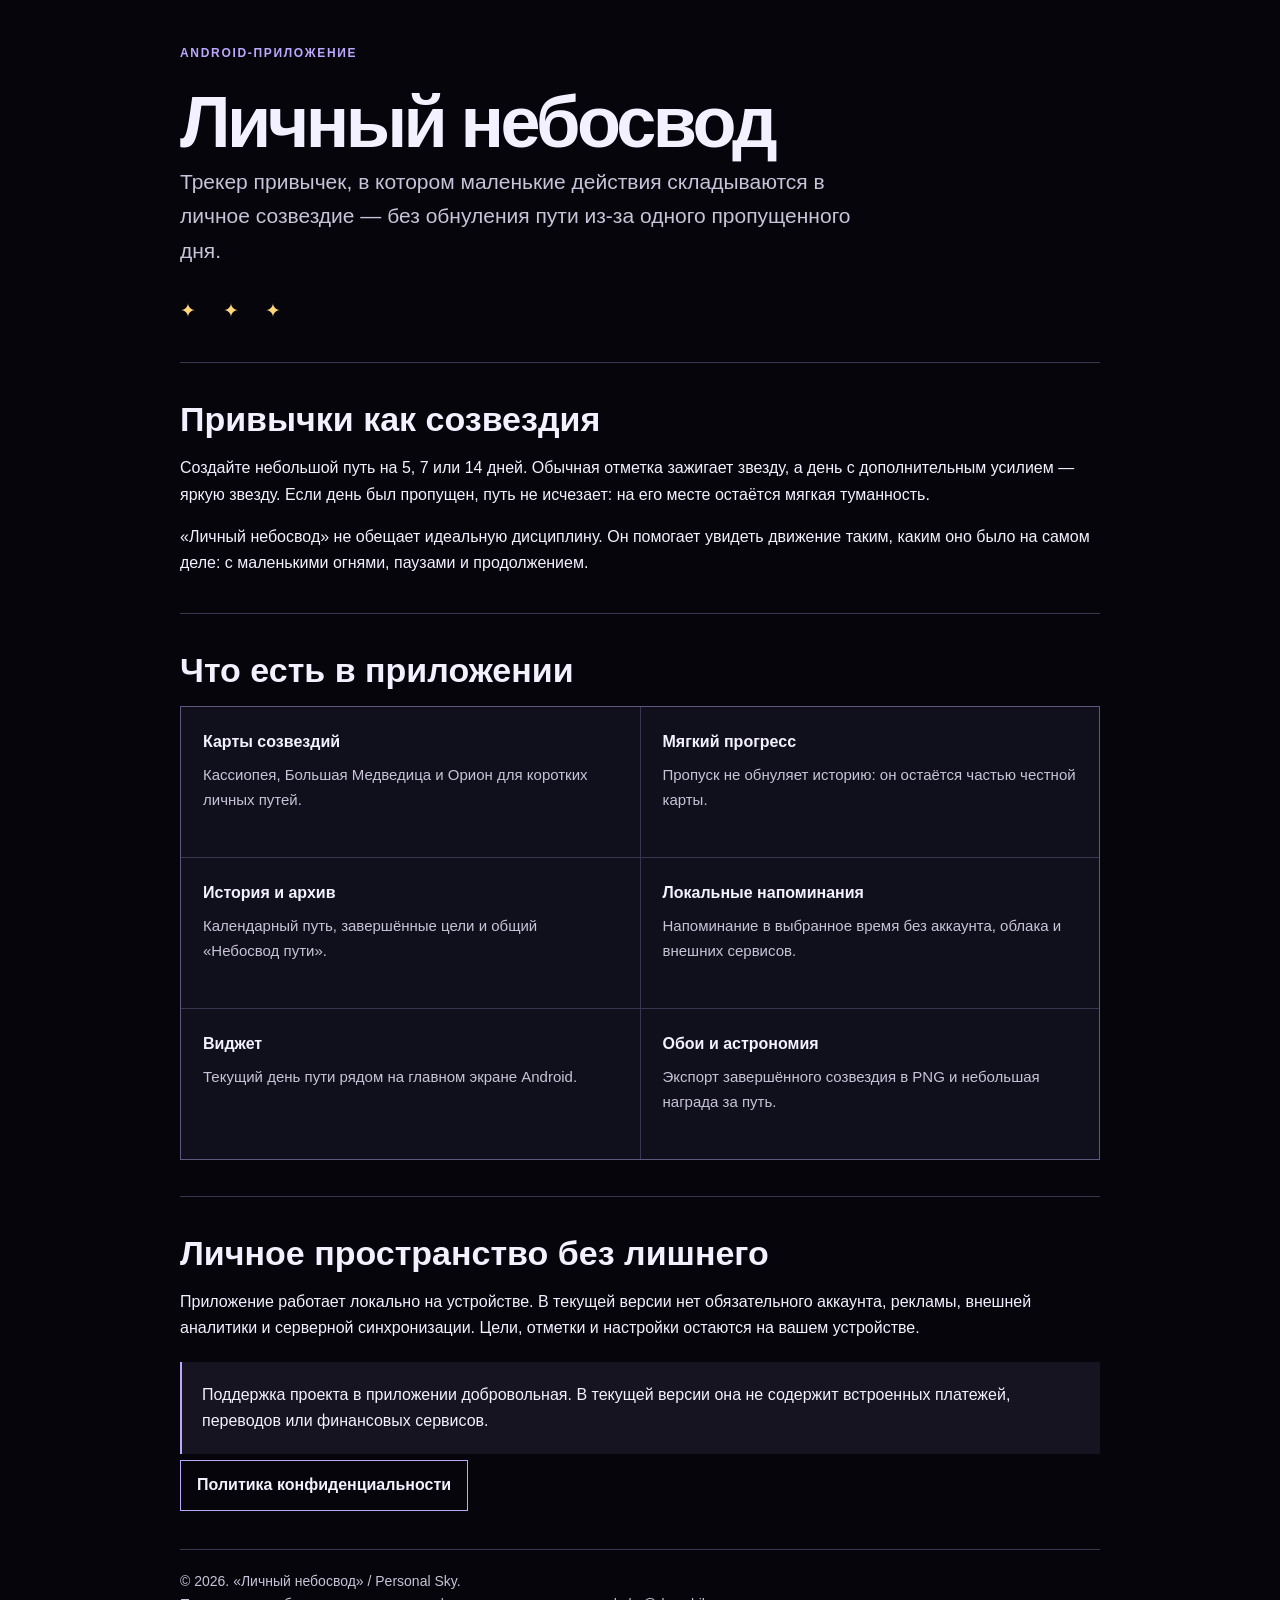
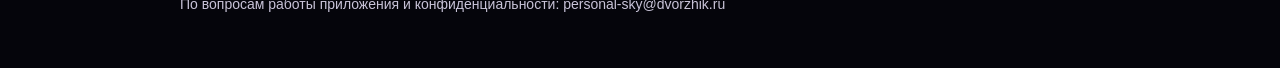
==== index.html @ bd74bfe1 "docs: add Personal Sky landing page and privacy policy" ====
<!DOCTYPE html>
<html lang="ru">
<head>
  <meta charset="UTF-8" />
  <meta name="viewport" content="width=device-width, initial-scale=1.0" />
  <title>Личный небосвод — Personal Sky</title>
  <meta name="description" content="Personal Sky («Личный небосвод») — локальный Android-трекер привычек, в котором маленькие действия складываются в личное созвездие." />
  <meta name="theme-color" content="#05050b" />
  <link rel="stylesheet" href="style.css" />
</head>
<body>

  <main class="ps-wrap" aria-label="Личный небосвод">
    <p class="ps-kicker">Android-приложение</p>
    <h1>Личный небосвод</h1>
    <p class="ps-lead">Трекер привычек, в котором маленькие действия складываются в личное созвездие — без обнуления пути из-за одного пропущенного дня.</p>
    <div class="ps-stars" aria-hidden="true">✦ ✦ ✦</div>

    <div class="ps-section">
      <h2>Привычки как созвездия</h2>
      <p>Создайте небольшой путь на 5, 7 или 14 дней. Обычная отметка зажигает звезду, а день с дополнительным усилием — яркую звезду. Если день был пропущен, путь не исчезает: на его месте остаётся мягкая туманность.</p>
      <p>«Личный небосвод» не обещает идеальную дисциплину. Он помогает увидеть движение таким, каким оно было на самом деле: с маленькими огнями, паузами и продолжением.</p>
    </div>

    <div class="ps-section">
      <h2>Что есть в приложении</h2>
      <div class="ps-grid">
        <article class="ps-card"><h3>Карты созвездий</h3><p>Кассиопея, Большая Медведица и Орион для коротких личных путей.</p></article>
        <article class="ps-card"><h3>Мягкий прогресс</h3><p>Пропуск не обнуляет историю: он остаётся частью честной карты.</p></article>
        <article class="ps-card"><h3>История и архив</h3><p>Календарный путь, завершённые цели и общий «Небосвод пути».</p></article>
        <article class="ps-card"><h3>Локальные напоминания</h3><p>Напоминание в выбранное время без аккаунта, облака и внешних сервисов.</p></article>
        <article class="ps-card"><h3>Виджет</h3><p>Текущий день пути рядом на главном экране Android.</p></article>
        <article class="ps-card"><h3>Обои и астрономия</h3><p>Экспорт завершённого созвездия в PNG и небольшая награда за путь.</p></article>
      </div>
    </div>

    <div class="ps-section">
      <h2>Личное пространство без лишнего</h2>
      <p>Приложение работает локально на устройстве. В текущей версии нет обязательного аккаунта, рекламы, внешней аналитики и серверной синхронизации. Цели, отметки и настройки остаются на вашем устройстве.</p>
      <div class="ps-note">Поддержка проекта в приложении добровольная. В текущей версии она не содержит встроенных платежей, переводов или финансовых сервисов.</div>
      <a class="ps-link" href="privacy.html">Политика конфиденциальности</a>
    </div>

    <div class="ps-footer">
      © 2026. «Личный небосвод» / Personal Sky.<br>
      По вопросам работы приложения и конфиденциальности: personal-sky@dvorzhik.ru
    </div>
  </main>

</body>
</html>
---- style.css ----
/* ===== Personal Sky - Личный небосвод ===== */
html {
  background: #05050b;
}

body {
  margin: 0;
  background: #05050b;
}

.ps-wrap {
  --ps-bg: #05050b;
  --ps-panel: #10101d;
  --ps-text: #f3f0ff;
  --ps-muted: #c8c3d8;
  --ps-line: rgba(195, 177, 255, .28);
  --ps-accent: #bda8ff;
  --ps-gold: #ffd77a;
  max-width: 920px;
  margin: 0 auto;
  padding: 44px 24px 52px;
  background: var(--ps-bg);
  color: var(--ps-text);
  font-family: Arial, Helvetica, sans-serif;
  line-height: 1.65;
}

.ps-wrap * {
  box-sizing: border-box;
}

.ps-kicker {
  margin: 0 0 12px;
  color: var(--ps-accent);
  font-size: 12px;
  font-weight: 700;
  letter-spacing: .14em;
  text-transform: uppercase;
}

.ps-wrap h1,
.ps-wrap h2 {
  line-height: 1.18;
}

.ps-wrap h1 {
  margin: 0;
  font-size: clamp(38px, 7vw, 72px);
  letter-spacing: -.05em;
}

.ps-wrap h2 {
  margin: 0 0 16px;
  font-size: clamp(25px, 3vw, 34px);
}

.ps-lead {
  max-width: 680px;
  margin: 20px 0 0;
  color: var(--ps-muted);
  font-size: clamp(17px, 2.5vw, 21px);
}

.ps-stars {
  margin: 26px 0 36px;
  color: var(--ps-gold);
  font-size: 19px;
  letter-spacing: .56em;
}

.ps-section {
  padding: 36px 0 0;
  border-top: 1px solid var(--ps-line);
  margin-top: 36px;
}

.ps-wrap p {
  margin: 0 0 16px;
}

.ps-grid {
  display: grid;
  grid-template-columns: repeat(2, minmax(0, 1fr));
  gap: 1px;
  border: 1px solid var(--ps-line);
  background: var(--ps-line);
}

.ps-card {
  min-height: 150px;
  padding: 22px;
  background: var(--ps-panel);
}

.ps-card h3 {
  margin: 0 0 8px;
  color: var(--ps-text);
  font-size: 16px;
}

.ps-card p {
  margin: 0;
  color: var(--ps-muted);
  font-size: 15px;
}

.ps-note {
  margin-top: 20px;
  padding: 20px;
  border-left: 2px solid var(--ps-accent);
  background: rgba(189, 168, 255, .09);
  color: var(--ps-text);
}

.ps-link {
  display: inline-block;
  margin-top: 6px;
  padding: 11px 16px;
  border: 1px solid var(--ps-accent);
  color: var(--ps-text) !important;
  font-weight: 700;
  text-decoration: none;
}

.ps-footer {
  margin-top: 38px;
  padding-top: 20px;
  border-top: 1px solid var(--ps-line);
  color: var(--ps-muted);
  font-size: 14px;
}

@media (max-width: 640px) {
  .ps-wrap {
    padding: 32px 18px 40px;
  }

  .ps-grid {
    grid-template-columns: 1fr;
  }

  .ps-card {
    min-height: auto;
  }
}
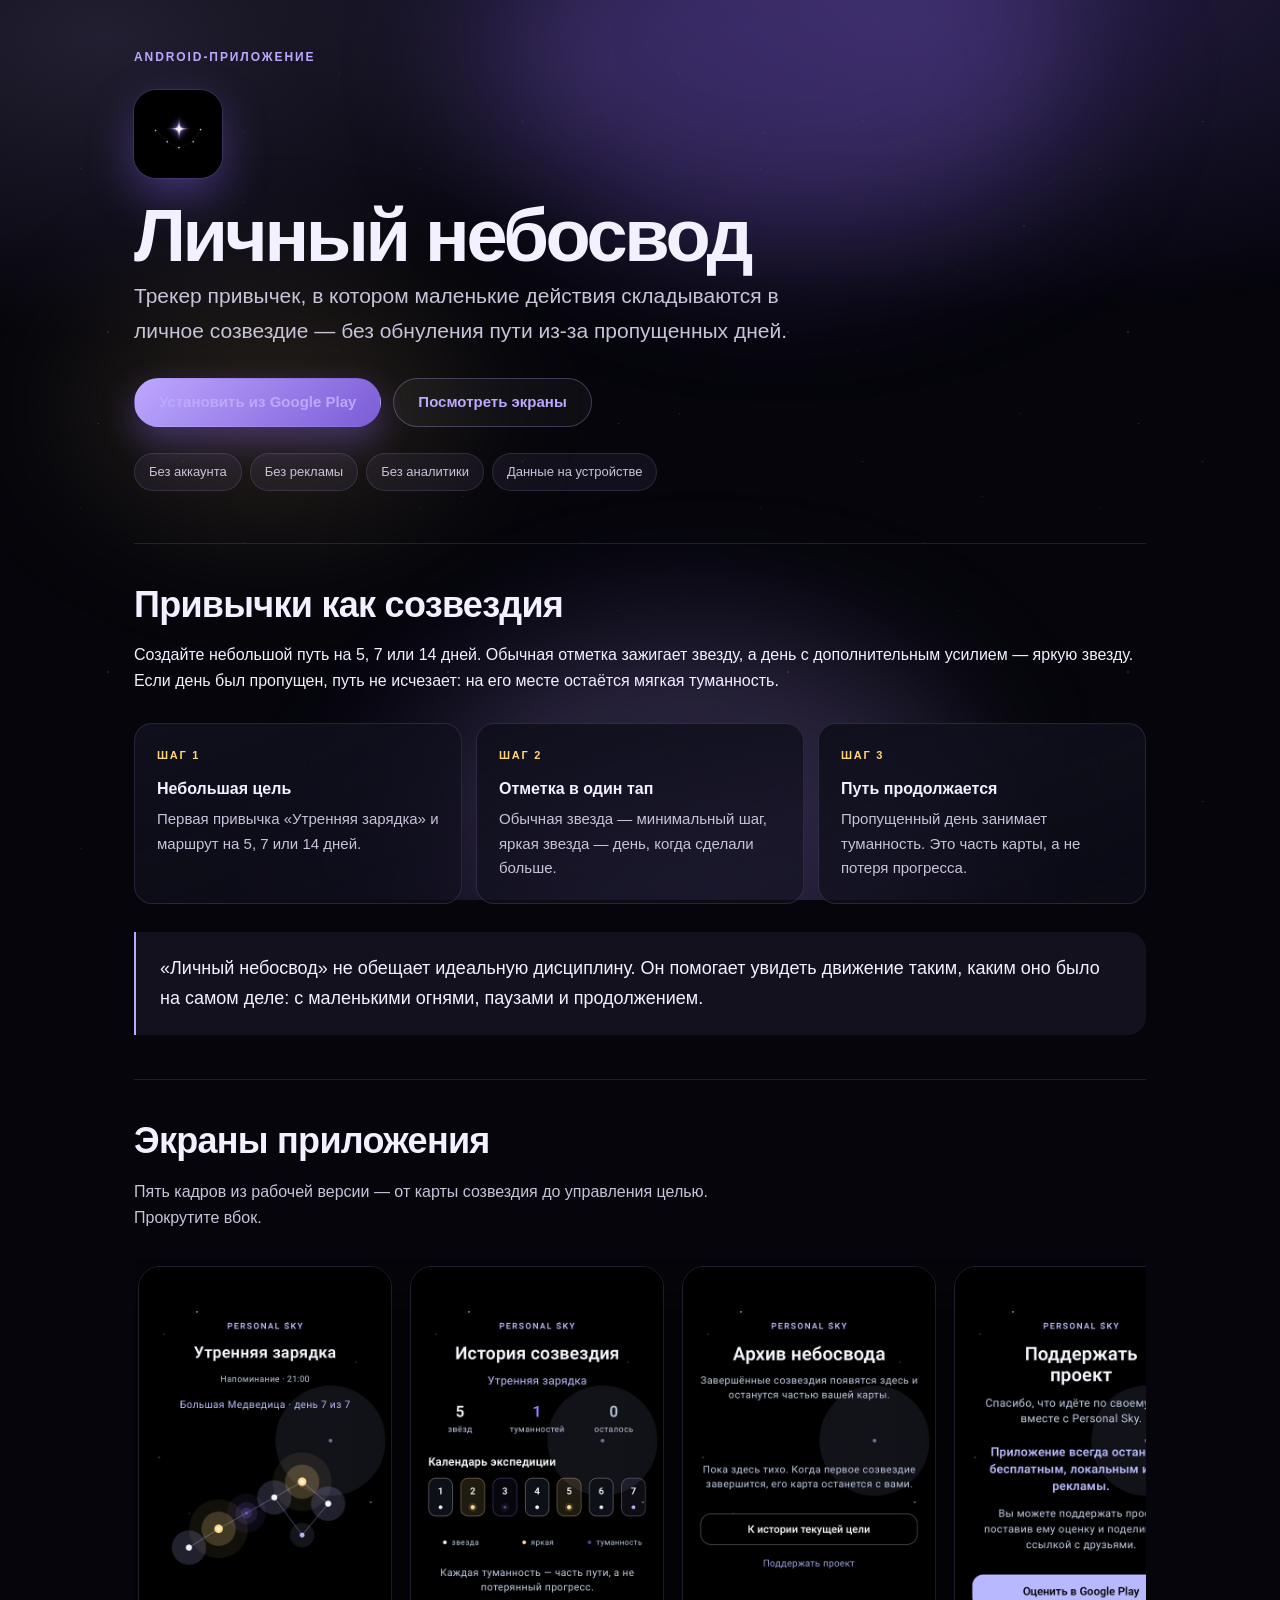
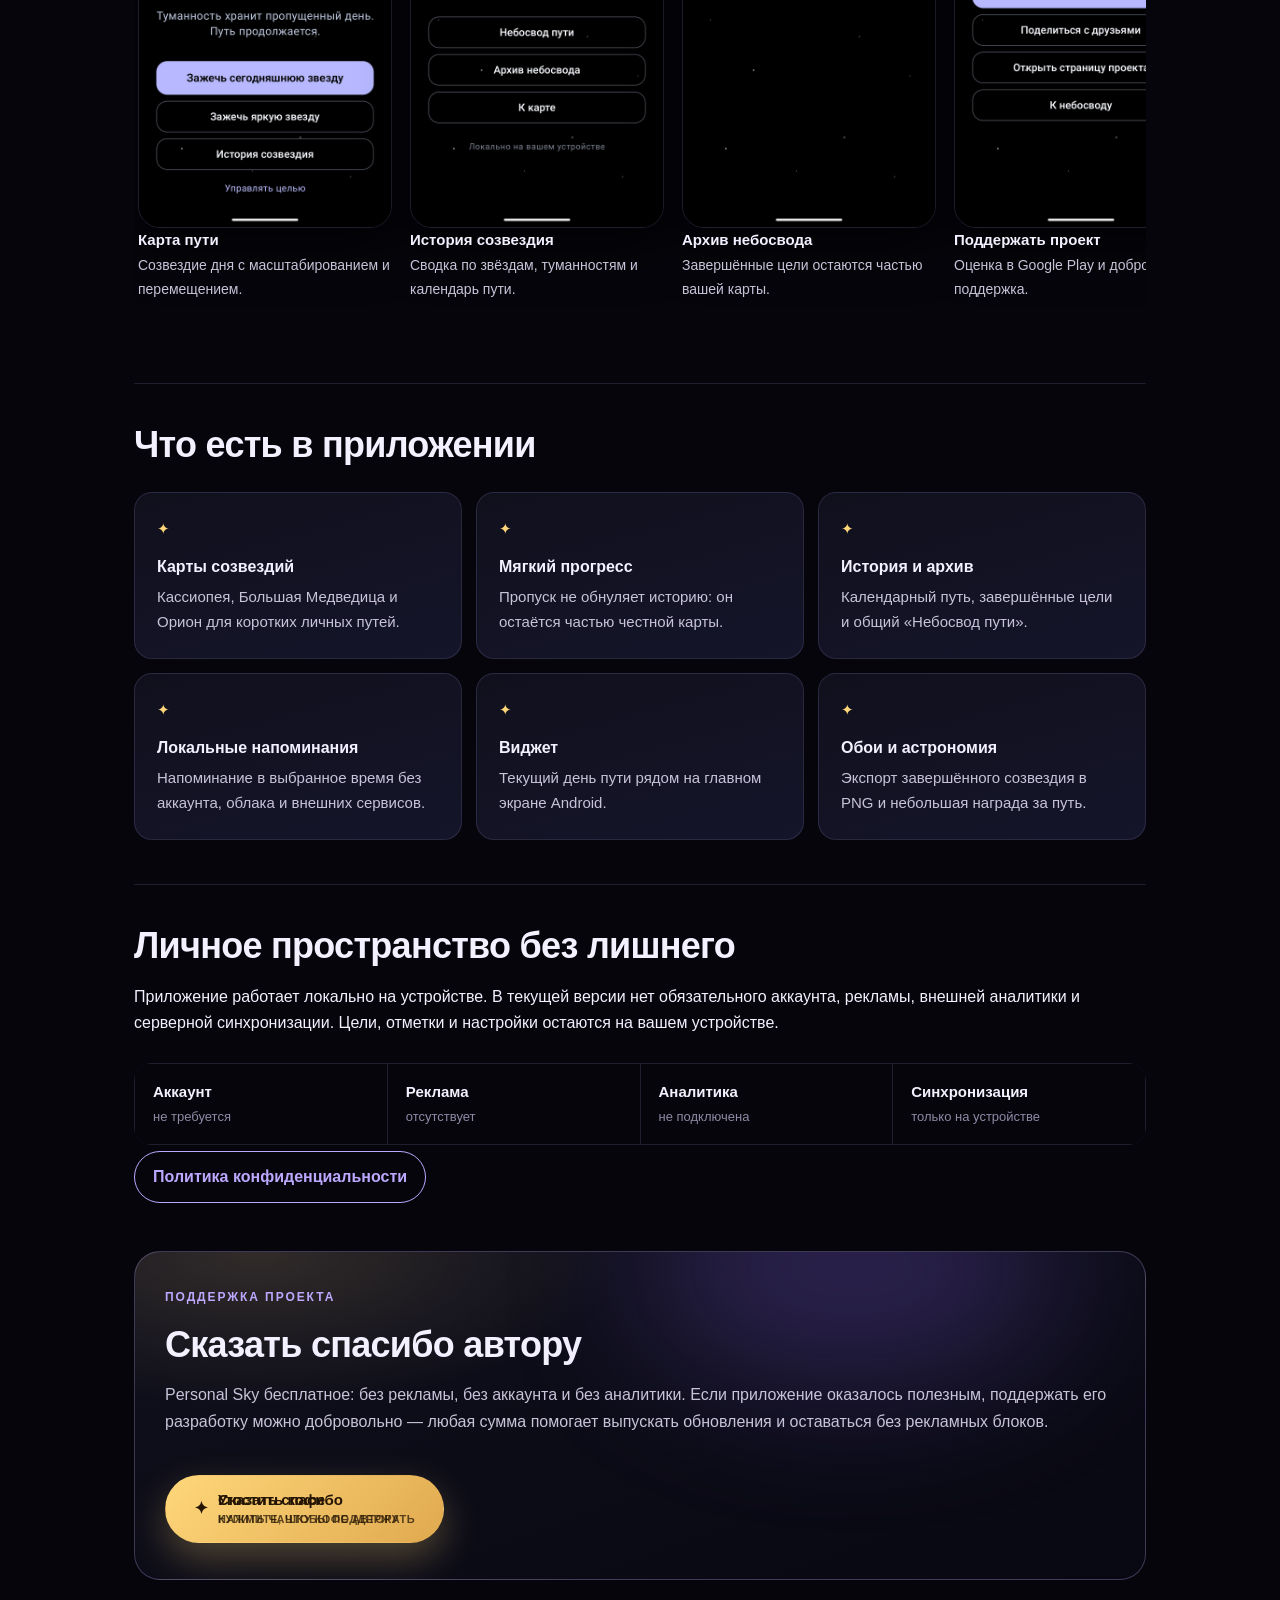
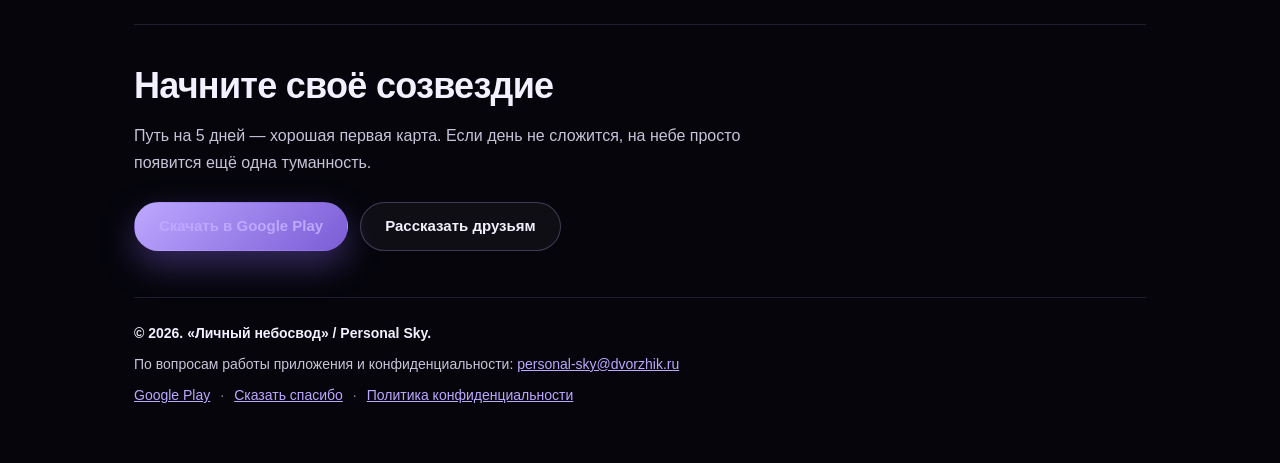
==== commit 6aabf99e: "feat: редизайн лендинга Personal Sky со скриншотами приложения - новая структура страницы: hero, 'Пр" ====
--- a/index.html
+++ b/index.html
@@ -6,46 +6,319 @@
   <title>Личный небосвод — Personal Sky</title>
   <meta name="description" content="Personal Sky («Личный небосвод») — локальный Android-трекер привычек, в котором маленькие действия складываются в личное созвездие." />
   <meta name="theme-color" content="#05050b" />
+  <link rel="canonical" href="https://www.dvorzhik.ru/personal-sky/" />
+  <link rel="icon" href="assets/app-icon.png" />
+  <link rel="apple-touch-icon" href="assets/app-icon.png" />
+
+  <meta property="og:type" content="website" />
+  <meta property="og:site_name" content="Personal Sky" />
+  <meta property="og:locale" content="ru_RU" />
+  <meta property="og:url" content="https://www.dvorzhik.ru/personal-sky/" />
+  <meta property="og:title" content="Личный небосвод — трекер привычек как созвездие" />
+  <meta property="og:description" content="Каждый отмеченный день зажигает звезду, пропущенный — оставляет туманность. Локально на устройстве, без аккаунта и рекламы." />
+  <meta property="og:image" content="https://www.dvorzhik.ru/personal-sky/assets/hero-sky.png" />
+  <meta property="og:image:width" content="1024" />
+  <meta property="og:image:height" content="500" />
+  <meta name="twitter:card" content="summary_large_image" />
+  <meta name="twitter:title" content="Личный небосвод — трекер привычек как созвездие" />
+  <meta name="twitter:description" content="Каждый отмеченный день зажигает звезду, пропущенный — оставляет туманность. Локально на устройстве, без аккаунта и рекламы." />
+  <meta name="twitter:image" content="https://www.dvorzhik.ru/personal-sky/assets/hero-sky.png" />
+
   <link rel="stylesheet" href="style.css" />
 </head>
 <body>
-
-  <main class="ps-wrap" aria-label="Личный небосвод">
-    <p class="ps-kicker">Android-приложение</p>
-    <h1>Личный небосвод</h1>
-    <p class="ps-lead">Трекер привычек, в котором маленькие действия складываются в личное созвездие — без обнуления пути из-за одного пропущенного дня.</p>
-    <div class="ps-stars" aria-hidden="true">✦ ✦ ✦</div>
-
-    <div class="ps-section">
-      <h2>Привычки как созвездия</h2>
+  <a class="ps-skip" href="#ps-main">К основному содержанию</a>
+
+  <div class="ps-sky" aria-hidden="true">
+    <span class="ps-sky__glow ps-sky__glow--accent"></span>
+    <span class="ps-sky__glow ps-sky__glow--gold"></span>
+    <span class="ps-sky__glow ps-sky__glow--nebula"></span>
+  </div>
+
+  <main class="ps-wrap" id="ps-main" aria-label="Личный небосвод">
+
+    <section class="ps-hero">
+      <p class="ps-kicker">Android-приложение</p>
+      <img class="ps-icon" src="assets/app-icon.png" width="256" height="256" alt="" />
+      <h1>Личный небосвод</h1>
+      <p class="ps-lead">Трекер привычек, в котором маленькие действия складываются в личное созвездие — без обнуления пути из-за пропущенных дней.</p>
+
+      <div class="ps-actions">
+        <a class="ps-btn ps-btn--primary" href="https://play.google.com/store/apps/details?id=com.personalsky.app">
+          Установить из Google&nbsp;Play
+        </a>
+        <a class="ps-btn" href="#ps-screens">Посмотреть экраны</a>
+      </div>
+
+      <ul class="ps-badges">
+        <li>Без аккаунта</li>
+        <li>Без рекламы</li>
+        <li>Без аналитики</li>
+        <li>Данные на устройстве</li>
+      </ul>
+    </section>
+
+    <section class="ps-section" aria-labelledby="ps-how">
+      <h2 id="ps-how">Привычки как созвездия</h2>
       <p>Создайте небольшой путь на 5, 7 или 14 дней. Обычная отметка зажигает звезду, а день с дополнительным усилием — яркую звезду. Если день был пропущен, путь не исчезает: на его месте остаётся мягкая туманность.</p>
-      <p>«Личный небосвод» не обещает идеальную дисциплину. Он помогает увидеть движение таким, каким оно было на самом деле: с маленькими огнями, паузами и продолжением.</p>
-    </div>
-
-    <div class="ps-section">
-      <h2>Что есть в приложении</h2>
+
+      <div class="ps-steps">
+        <article class="ps-step">
+          <p class="ps-step__label">Шаг 1</p>
+          <h3>Небольшая цель</h3>
+          <p>Первая привычка «Утренняя зарядка» и маршрут на 5, 7 или 14 дней.</p>
+        </article>
+        <article class="ps-step">
+          <p class="ps-step__label">Шаг 2</p>
+          <h3>Отметка в один тап</h3>
+          <p>Обычная звезда — минимальный шаг, яркая звезда — день, когда сделали больше.</p>
+        </article>
+        <article class="ps-step">
+          <p class="ps-step__label">Шаг 3</p>
+          <h3>Путь продолжается</h3>
+          <p>Пропущенный день занимает туманность. Это часть карты, а не потеря прогресса.</p>
+        </article>
+      </div>
+
+      <blockquote class="ps-quote">«Личный небосвод» не обещает идеальную дисциплину. Он помогает увидеть движение таким, каким оно было на самом деле: с маленькими огнями, паузами и продолжением.</blockquote>
+    </section>
+
+    <section class="ps-section" id="ps-screens" aria-labelledby="ps-screens-title">
+      <h2 id="ps-screens-title">Экраны приложения</h2>
+      <p class="ps-section-lead">Пять кадров из рабочей версии — от карты созвездия до управления целью. Прокрутите вбок.</p>
+
+      <ul class="ps-shots" tabindex="0" aria-label="Скриншоты приложения">
+        <li class="ps-shot">
+          <img src="assets/screenshots/01-active-sky.png" width="540" height="1200" loading="lazy" decoding="async" alt="Главный экран: карта созвездия, день 7 из 7, кнопки отметки звезды." />
+          <p class="ps-shot__caption"><strong>Карта пути</strong>Созвездие дня с масштабированием и перемещением.</p>
+        </li>
+        <li class="ps-shot">
+          <img src="assets/screenshots/02-history.png" width="540" height="1200" loading="lazy" decoding="async" alt="История созвездия: 5 звёзд, 1 туманность и календарь пути по дням." />
+          <p class="ps-shot__caption"><strong>История созвездия</strong>Сводка по звёздам, туманностям и календарь пути.</p>
+        </li>
+        <li class="ps-shot">
+          <img src="assets/screenshots/03-archive.png" width="540" height="1200" loading="lazy" decoding="async" alt="Архив небосвода: завершённые созвездия становятся частью личной карты." />
+          <p class="ps-shot__caption"><strong>Архив небосвода</strong>Завершённые цели остаются частью вашей карты.</p>
+        </li>
+        <li class="ps-shot">
+          <img src="assets/screenshots/04-support.png" width="540" height="1200" loading="lazy" decoding="async" alt="Экран поддержки проекта: приложение остаётся бесплатным, локальным и без рекламы." />
+          <p class="ps-shot__caption"><strong>Поддержать проект</strong>Оценка в Google Play и добровольная поддержка.</p>
+        </li>
+        <li class="ps-shot">
+          <img src="assets/screenshots/05-goal-settings.png" width="540" height="1200" loading="lazy" decoding="async" alt="Управление целью: название, ритм пути, завершение и локальные данные." />
+          <p class="ps-shot__caption"><strong>Управление целью</strong>Название, напоминания и завершение пути досрочно.</p>
+        </li>
+      </ul>
+    </section>
+
+    <section class="ps-section" aria-labelledby="ps-features">
+      <h2 id="ps-features">Что есть в приложении</h2>
       <div class="ps-grid">
-        <article class="ps-card"><h3>Карты созвездий</h3><p>Кассиопея, Большая Медведица и Орион для коротких личных путей.</p></article>
-        <article class="ps-card"><h3>Мягкий прогресс</h3><p>Пропуск не обнуляет историю: он остаётся частью честной карты.</p></article>
-        <article class="ps-card"><h3>История и архив</h3><p>Календарный путь, завершённые цели и общий «Небосвод пути».</p></article>
-        <article class="ps-card"><h3>Локальные напоминания</h3><p>Напоминание в выбранное время без аккаунта, облака и внешних сервисов.</p></article>
-        <article class="ps-card"><h3>Виджет</h3><p>Текущий день пути рядом на главном экране Android.</p></article>
-        <article class="ps-card"><h3>Обои и астрономия</h3><p>Экспорт завершённого созвездия в PNG и небольшая награда за путь.</p></article>
+        <article class="ps-card">
+          <p class="ps-card__star" aria-hidden="true">✦</p>
+          <h3>Карты созвездий</h3>
+          <p>Кассиопея, Большая Медведица и Орион для коротких личных путей.</p>
+        </article>
+        <article class="ps-card">
+          <p class="ps-card__star" aria-hidden="true">✦</p>
+          <h3>Мягкий прогресс</h3>
+          <p>Пропуск не обнуляет историю: он остаётся частью честной карты.</p>
+        </article>
+        <article class="ps-card">
+          <p class="ps-card__star" aria-hidden="true">✦</p>
+          <h3>История и архив</h3>
+          <p>Календарный путь, завершённые цели и общий «Небосвод пути».</p>
+        </article>
+        <article class="ps-card">
+          <p class="ps-card__star" aria-hidden="true">✦</p>
+          <h3>Локальные напоминания</h3>
+          <p>Напоминание в выбранное время без аккаунта, облака и внешних сервисов.</p>
+        </article>
+        <article class="ps-card">
+          <p class="ps-card__star" aria-hidden="true">✦</p>
+          <h3>Виджет</h3>
+          <p>Текущий день пути рядом на главном экране Android.</p>
+        </article>
+        <article class="ps-card">
+          <p class="ps-card__star" aria-hidden="true">✦</p>
+          <h3>Обои и астрономия</h3>
+          <p>Экспорт завершённого созвездия в PNG и небольшая награда за путь.</p>
+        </article>
       </div>
-    </div>
-
-    <div class="ps-section">
-      <h2>Личное пространство без лишнего</h2>
+    </section>
+
+    <section class="ps-section" aria-labelledby="ps-privacy">
+      <h2 id="ps-privacy">Личное пространство без лишнего</h2>
       <p>Приложение работает локально на устройстве. В текущей версии нет обязательного аккаунта, рекламы, внешней аналитики и серверной синхронизации. Цели, отметки и настройки остаются на вашем устройстве.</p>
-      <div class="ps-note">Поддержка проекта в приложении добровольная. В текущей версии она не содержит встроенных платежей, переводов или финансовых сервисов.</div>
+
+      <ul class="ps-facts">
+        <li><strong>Аккаунт</strong><span>не требуется</span></li>
+        <li><strong>Реклама</strong><span>отсутствует</span></li>
+        <li><strong>Аналитика</strong><span>не подключена</span></li>
+        <li><strong>Синхронизация</strong><span>только на устройстве</span></li>
+      </ul>
+
       <a class="ps-link" href="privacy.html">Политика конфиденциальности</a>
-    </div>
-
-    <div class="ps-footer">
-      © 2026. «Личный небосвод» / Personal Sky.<br>
-      По вопросам работы приложения и конфиденциальности: personal-sky@dvorzhik.ru
-    </div>
+    </section>
+
+    <section class="ps-section ps-support" aria-labelledby="ps-support">
+      <div class="ps-support__glow" aria-hidden="true"></div>
+      <p class="ps-kicker">Поддержка проекта</p>
+      <h2 id="ps-support">Сказать спасибо автору</h2>
+      <p class="ps-support__lead">Personal Sky бесплатное: без рекламы, без аккаунта и без аналитики. Если приложение оказалось полезным, поддержать его разработку можно добровольно — любая сумма помогает выпускать обновления и оставаться без рекламных блоков.</p>
+
+      <a class="ps-btn ps-btn--thanks" href="https://web.tribute.tg/d/QPI" target="_blank" rel="noopener noreferrer">
+        <span class="ps-btn__icon" aria-hidden="true">✦</span>
+        <span class="ps-btn__labels">
+          <span class="ps-btn__label ps-btn__label--thanks">
+            Сказать спасибо
+            <span class="ps-btn__sub">нажмите, чтобы поддержать</span>
+          </span>
+          <span class="ps-btn__label ps-btn__label--coffee">
+            Угостить кофе
+            <span class="ps-btn__sub">купить чашку кофе автору</span>
+          </span>
+        </span>
+      </a>
+    </section>
+
+    <section class="ps-section ps-cta" aria-labelledby="ps-cta">
+      <h2 id="ps-cta">Начните своё созвездие</h2>
+      <p>Путь на 5 дней — хорошая первая карта. Если день не сложится, на небе просто появится ещё одна туманность.</p>
+
+      <div class="ps-actions">
+        <a class="ps-btn ps-btn--primary" href="https://play.google.com/store/apps/details?id=com.personalsky.app">
+          Скачать в Google&nbsp;Play
+        </a>
+        <button class="ps-btn ps-btn--share" type="button" data-ps-share
+                data-ps-share-url="https://www.dvorzhik.ru/personal-sky/"
+                data-ps-share-title="Личный небосвод — трекер привычек как созвездие"
+                data-ps-share-text="Personal Sky — локальный Android-трекер привычек, где каждый отмеченный день зажигает звезду."
+                data-ps-share-done="Ссылка скопирована">
+          <span class="ps-btn__share-label">Рассказать друзьям</span>
+        </button>
+      </div>
+      <p class="ps-visually-hidden" role="status" aria-live="polite" data-ps-share-status></p>
+    </section>
+
+    <footer class="ps-footer">
+      <p class="ps-footer__brand">© 2026. «Личный небосвод» / Personal Sky.</p>
+      <p>По вопросам работы приложения и конфиденциальности: <a href="mailto:personal-sky@dvorzhik.ru">personal-sky@dvorzhik.ru</a></p>
+      <p class="ps-footer__links">
+        <a href="https://play.google.com/store/apps/details?id=com.personalsky.app">Google Play</a>
+        <span aria-hidden="true">·</span>
+        <a class="ps-thanks-link" href="https://web.tribute.tg/d/QPI" target="_blank" rel="noopener noreferrer">Сказать спасибо</a>
+        <span aria-hidden="true">·</span>
+        <a href="privacy.html">Политика конфиденциальности</a>
+      </p>
+    </footer>
   </main>
+
+  <script type="application/ld+json">
+  {
+    "@context": "https://schema.org",
+    "@type": "SoftwareApplication",
+    "name": "Личный небосвод (Personal Sky)",
+    "operatingSystem": "Android",
+    "applicationCategory": "LifestyleApplication",
+    "description": "Локальный трекер привычек, в котором маленькие действия складываются в личное созвездие: отметка зажигает звезду, пропущенный день оставляет туманность.",
+    "inLanguage": "ru",
+    "url": "https://www.dvorzhik.ru/personal-sky/",
+    "image": "https://www.dvorzhik.ru/personal-sky/assets/hero-sky.png",
+    "installUrl": "https://play.google.com/store/apps/details?id=com.personalsky.app",
+    "offers": {
+      "@type": "Offer",
+      "price": "0",
+      "priceCurrency": "RUB"
+    }
+  }
+  </script>
+
+  <script>
+  // Кнопка «Рассказать друзьям» у финального призыва:
+  // нативный лист «Поделиться» там, где он есть, иначе копирование ссылки в буфер обмена.
+  (function () {
+    var button = document.querySelector("[data-ps-share]");
+    if (!button) return;
+
+    var label = button.querySelector(".ps-btn__share-label");
+    var status = document.querySelector("[data-ps-share-status]");
+    var defaultLabel = label ? label.textContent : "";
+    var resetTimer = 0;
+    var payload = {
+      url: button.getAttribute("data-ps-share-url") || location.href,
+      title: button.getAttribute("data-ps-share-title") || document.title,
+      text: button.getAttribute("data-ps-share-text") || ""
+    };
+
+    function announce(message) {
+      if (status) status.textContent = message;
+    }
+
+    function flashLabel(message) {
+      if (!label) return;
+      window.clearTimeout(resetTimer);
+      label.textContent = message;
+      button.classList.add("is-done");
+      resetTimer = window.setTimeout(function () {
+        label.textContent = defaultLabel;
+        button.classList.remove("is-done");
+      }, 2200);
+    }
+
+    function copyLink() {
+      var text = payload.text ? payload.text + " " + payload.url : payload.url;
+      if (navigator.clipboard && navigator.clipboard.writeText) {
+        return navigator.clipboard.writeText(text);
+      }
+      // Фолбэк для старых браузеров и не-HTTPS окружений.
+      return new Promise(function (resolve, reject) {
+        var area = document.createElement("textarea");
+        area.value = text;
+        area.setAttribute("readonly", "");
+        area.style.position = "fixed";
+        area.style.top = "-1000px";
+        document.body.appendChild(area);
+        area.select();
+        var ok = false;
+        try {
+          ok = document.execCommand("copy");
+        } catch (error) {
+          ok = false;
+        }
+        document.body.removeChild(area);
+        ok ? resolve() : reject(new Error("copy failed"));
+      });
+    }
+
+    function done() {
+      flashLabel(button.getAttribute("data-ps-share-done") || "Ссылка скопирована");
+      announce("Ссылка на приложение скопирована — можно отправлять друзьям");
+    }
+
+    button.addEventListener("click", function () {
+      if (navigator.share) {
+        navigator
+          .share({ title: payload.title, text: payload.text, url: payload.url })
+          .then(function () {
+            announce("Ссылка отправлена");
+          })
+          .catch(function (error) {
+            // AbortError — пользователь закрыл лист «Поделиться», это не ошибка.
+            if (error && error.name === "AbortError") return;
+            copyLink().then(done, function () {
+              announce("Не удалось поделиться. Скопируйте ссылку: " + payload.url);
+            });
+          });
+        return;
+      }
+
+      copyLink().then(done, function () {
+        announce("Не удалось скопировать ссылку: " + payload.url);
+      });
+    });
+  })();
+  </script>
 
 </body>
 </html>
--- a/style.css
+++ b/style.css
@@ -1,145 +1,734 @@
-/* ===== Personal Sky - Личный небосвод ===== */
+/* ===== Personal Sky — Личный небосвод ===== */
+:root {
+  --ps-bg: #05050b;
+  --ps-panel: #10101d;
+  --ps-panel-soft: #15152a;
+  --ps-text: #f3f0ff;
+  --ps-muted: #c8c3d8;
+  --ps-dim: #8f8aa6;
+  --ps-line: rgba(195, 177, 255, .28);
+  --ps-line-soft: rgba(195, 177, 255, .14);
+  --ps-accent: #bda8ff;
+  --ps-accent-deep: #7b5cd6;
+  --ps-gold: #ffd77a;
+  --ps-radius: 18px;
+}
+
+*,
+*::before,
+*::after {
+  box-sizing: border-box;
+}
+
 html {
-  background: #05050b;
+  background: var(--ps-bg);
+  scroll-behavior: smooth;
+  -webkit-text-size-adjust: 100%;
 }
 
 body {
   margin: 0;
-  background: #05050b;
-}
-
-.ps-wrap {
-  --ps-bg: #05050b;
-  --ps-panel: #10101d;
-  --ps-text: #f3f0ff;
-  --ps-muted: #c8c3d8;
-  --ps-line: rgba(195, 177, 255, .28);
-  --ps-accent: #bda8ff;
-  --ps-gold: #ffd77a;
-  max-width: 920px;
-  margin: 0 auto;
-  padding: 44px 24px 52px;
   background: var(--ps-bg);
   color: var(--ps-text);
-  font-family: Arial, Helvetica, sans-serif;
+  font-family: -apple-system, BlinkMacSystemFont, "Segoe UI", Roboto, Arial, Helvetica, sans-serif;
   line-height: 1.65;
 }
 
-.ps-wrap * {
-  box-sizing: border-box;
+/* --- Фоновое звёздное небо --- */
+/* Фиксированный слой: декоративные свечения ограничены так, чтобы не создавать overflow. */
+.ps-sky {
+  position: fixed;
+  inset: 0;
+  z-index: 0;
+  overflow: hidden;
+  pointer-events: none;
+  background:
+    radial-gradient(1200px 600px at 78% -6%, rgba(123, 92, 214, .30), transparent 62%),
+    radial-gradient(900px 520px at 8% 4%, rgba(189, 168, 255, .16), transparent 60%),
+    radial-gradient(700px 700px at 50% 108%, rgba(123, 92, 214, .18), transparent 65%);
+}
+
+.ps-sky::before,
+.ps-sky::after {
+  content: "";
+  position: absolute;
+  inset: -50% -50%;
+  background-image:
+    radial-gradient(1.6px 1.6px at 20% 30%, rgba(255, 255, 255, .85), transparent 60%),
+    radial-gradient(1.2px 1.2px at 70% 12%, rgba(255, 215, 122, .75), transparent 60%),
+    radial-gradient(1.4px 1.4px at 42% 68%, rgba(255, 255, 255, .60), transparent 60%),
+    radial-gradient(1px 1px at 88% 54%, rgba(189, 168, 255, .80), transparent 60%),
+    radial-gradient(1.1px 1.1px at 12% 82%, rgba(255, 255, 255, .55), transparent 60%),
+    radial-gradient(1.3px 1.3px at 60% 92%, rgba(189, 168, 255, .55), transparent 60%);
+  background-size: 340px 340px;
+  opacity: .5;
+  animation: ps-drift 90s linear infinite;
+}
+
+.ps-sky::after {
+  background-size: 520px 520px;
+  opacity: .32;
+  animation-duration: 150s;
+  animation-direction: reverse;
+}
+
+@keyframes ps-drift {
+  from { transform: translate3d(0, 0, 0); }
+  to   { transform: translate3d(-340px, -220px, 0); }
+}
+
+.ps-sky__glow {
+  position: absolute;
+  border-radius: 50%;
+  filter: blur(70px);
+}
+
+/* Свечения центрированы внутри слоя: их blur не выходит за пределы viewport. */
+.ps-sky__glow--accent {
+  top: -14%;
+  left: 38%;
+  width: 46%;
+  height: 42%;
+  background: rgba(123, 92, 214, .34);
+}
+
+.ps-sky__glow--gold {
+  top: 32%;
+  left: 6%;
+  width: 30%;
+  height: 26%;
+  background: rgba(255, 215, 122, .12);
+}
+
+.ps-sky__glow--nebula {
+  top: 70%;
+  left: 34%;
+  width: 42%;
+  height: 36%;
+  background: rgba(189, 168, 255, .16);
+}
+
+.ps-wrap {
+  position: relative;
+  z-index: 1;
+  max-width: 1060px;
+  margin: 0 auto;
+  padding: 48px 24px 56px;
+}
+
+.ps-skip {
+  position: absolute;
+  left: -9999px;
+  top: 0;
+  z-index: 10;
+  padding: 12px 18px;
+  background: var(--ps-gold);
+  color: #1a1405;
+  font-weight: 700;
+  text-decoration: none;
+}
+
+.ps-skip:focus {
+  left: 16px;
+  top: 16px;
+}
+
+/* --- Типографика --- */
+.ps-wrap h1,
+.ps-wrap h2,
+.ps-wrap h3 {
+  line-height: 1.18;
+  overflow-wrap: break-word;
+  hyphens: auto;
+}
+
+.ps-wrap h1 {
+  margin: 14px 0 0;
+  font-size: clamp(40px, 7.4vw, 74px);
+  letter-spacing: -.045em;
+}
+
+/* Заголовок страницы политики — та же айдентика, но компактнее и без переноса. */
+.ps-wrap h1.ps-title--tight {
+  font-size: clamp(26px, 3.6vw, 40px);
+  line-height: 1.2;
+  letter-spacing: -.02em;
+  hyphens: none;
+  overflow-wrap: normal;
+  text-wrap: balance;
+}
+
+.ps-wrap h2 {
+  margin: 0 0 16px;
+  font-size: clamp(25px, 3.2vw, 36px);
+  letter-spacing: -.02em;
+}
+
+.ps-wrap h3 {
+  margin: 0 0 8px;
+  font-size: 16px;
+}
+
+.ps-wrap p {
+  margin: 0 0 16px;
+  overflow-wrap: break-word;
+}
+
+.ps-wrap a {
+  color: var(--ps-accent);
+  overflow-wrap: break-word;
 }
 
 .ps-kicker {
-  margin: 0 0 12px;
+  margin: 0;
   color: var(--ps-accent);
   font-size: 12px;
   font-weight: 700;
-  letter-spacing: .14em;
+  letter-spacing: .16em;
   text-transform: uppercase;
 }
 
-.ps-wrap h1,
-.ps-wrap h2 {
-  line-height: 1.18;
-}
-
-.ps-wrap h1 {
+.ps-lead {
+  max-width: 720px;
+  margin: 20px 0 0;
+  color: var(--ps-muted);
+  font-size: clamp(17px, 2.4vw, 21px);
+}
+
+/* --- Hero --- */
+.ps-hero {
+  padding-bottom: 8px;
+}
+
+.ps-icon {
+  display: block;
+  width: 88px;
+  height: 88px;
+  margin: 22px 0 0;
+  border-radius: 22px;
+  box-shadow: 0 18px 46px rgba(123, 92, 214, .45), 0 0 0 1px var(--ps-line-soft);
+}
+
+.ps-actions {
+  display: flex;
+  flex-wrap: wrap;
+  gap: 12px;
+  margin: 30px 0 0;
+}
+
+.ps-btn {
+  display: inline-flex;
+  align-items: center;
+  justify-content: center;
+  padding: 14px 24px;
+  border: 1px solid var(--ps-line);
+  border-radius: 999px;
+  background: rgba(255, 255, 255, .04);
+  color: var(--ps-text);
+  /* Явный line-height: у <button> иначе остаётся UA-значение `normal` и высота не совпадает с <a class="ps-btn">. */
+  font-size: 15px;
+  font-weight: 700;
+  line-height: 1.25;
+  text-decoration: none;
+  transition: transform .18s ease, background-color .18s ease, border-color .18s ease;
+}
+
+.ps-btn:hover,
+.ps-btn:focus-visible {
+  transform: translateY(-2px);
+  border-color: var(--ps-accent);
+  background: rgba(189, 168, 255, .14);
+}
+
+.ps-btn--primary {
+  border-color: transparent;
+  background: linear-gradient(135deg, var(--ps-accent) 0%, var(--ps-accent-deep) 100%);
+  color: #12082a;
+  box-shadow: 0 14px 34px rgba(123, 92, 214, .42);
+}
+
+.ps-btn--primary:hover,
+.ps-btn--primary:focus-visible {
+  background: linear-gradient(135deg, #cdbcff 0%, #8a6ae0 100%);
+}
+
+.ps-btn:focus-visible,
+.ps-link:focus-visible {
+  outline: 2px solid var(--ps-gold);
+  outline-offset: 3px;
+}
+
+.ps-badges {
+  display: flex;
+  flex-wrap: wrap;
+  gap: 8px;
+  margin: 26px 0 0;
+  padding: 0;
+  list-style: none;
+}
+
+.ps-badges li {
+  padding: 7px 14px;
+  border: 1px solid var(--ps-line-soft);
+  border-radius: 999px;
+  background: rgba(189, 168, 255, .07);
+  color: var(--ps-muted);
+  font-size: 13px;
+}
+
+/* --- Секции --- */
+.ps-section {
+  margin-top: 44px;
+  padding-top: 40px;
+  border-top: 1px solid var(--ps-line-soft);
+}
+
+.ps-section-lead {
+  max-width: 620px;
+  color: var(--ps-muted);
+}
+
+/* --- Шаги --- */
+.ps-steps {
+  display: grid;
+  grid-template-columns: repeat(auto-fit, minmax(220px, 1fr));
+  gap: 14px;
+  margin: 28px 0 0;
+}
+
+.ps-step {
+  position: relative;
+  padding: 22px;
+  border: 1px solid var(--ps-line-soft);
+  border-radius: var(--ps-radius);
+  background: linear-gradient(160deg, var(--ps-panel) 0%, rgba(16, 16, 29, .55) 100%);
+}
+
+.ps-step__label {
+  margin: 0 0 10px;
+  color: var(--ps-gold);
+  font-size: 11px;
+  font-weight: 700;
+  letter-spacing: .16em;
+  text-transform: uppercase;
+}
+
+.ps-step p:last-child {
   margin: 0;
-  font-size: clamp(38px, 7vw, 72px);
-  letter-spacing: -.05em;
-}
-
-.ps-wrap h2 {
-  margin: 0 0 16px;
-  font-size: clamp(25px, 3vw, 34px);
-}
-
-.ps-lead {
-  max-width: 680px;
-  margin: 20px 0 0;
-  color: var(--ps-muted);
-  font-size: clamp(17px, 2.5vw, 21px);
-}
-
-.ps-stars {
-  margin: 26px 0 36px;
-  color: var(--ps-gold);
-  font-size: 19px;
-  letter-spacing: .56em;
-}
-
-.ps-section {
-  padding: 36px 0 0;
-  border-top: 1px solid var(--ps-line);
-  margin-top: 36px;
-}
-
-.ps-wrap p {
-  margin: 0 0 16px;
-}
-
+  color: var(--ps-muted);
+  font-size: 15px;
+}
+
+.ps-quote {
+  margin: 28px 0 0;
+  padding: 22px 24px;
+  border: 0;
+  border-left: 2px solid var(--ps-accent);
+  border-radius: 0 var(--ps-radius) var(--ps-radius) 0;
+  background: rgba(189, 168, 255, .08);
+  color: var(--ps-text);
+  font-size: clamp(16px, 2vw, 18px);
+}
+
+/* --- Карусель скриншотов --- */
+.ps-shots {
+  display: flex;
+  gap: 18px;
+  margin: 28px 0 0;
+  padding: 6px 4px 22px;
+  overflow-x: auto;
+  list-style: none;
+  scroll-snap-type: x mandatory;
+  scroll-padding-left: 4px;
+  scrollbar-width: thin;
+  scrollbar-color: var(--ps-accent-deep) transparent;
+}
+
+.ps-shots::-webkit-scrollbar {
+  height: 8px;
+}
+
+.ps-shots::-webkit-scrollbar-track {
+  background: rgba(255, 255, 255, .05);
+  border-radius: 999px;
+}
+
+.ps-shots::-webkit-scrollbar-thumb {
+  background: var(--ps-accent-deep);
+  border-radius: 999px;
+}
+
+.ps-shot {
+  flex: 0 0 clamp(210px, 62vw, 254px);
+  scroll-snap-align: start;
+}
+
+.ps-shot img {
+  display: block;
+  width: 100%;
+  height: auto;
+  border: 1px solid var(--ps-line-soft);
+  border-radius: 22px;
+  background: var(--ps-bg-soft);
+  box-shadow: 0 22px 48px rgba(0, 0, 0, .55);
+  transition: transform .25s ease, border-color .25s ease;
+}
+
+.ps-shot__caption {
+  margin: 14px 0 0;
+  color: var(--ps-muted);
+  font-size: 14px;
+}
+
+.ps-shot__caption strong {
+  display: block;
+  margin-bottom: 2px;
+  color: var(--ps-text);
+  font-size: 15px;
+}
+
+/* --- Карточки возможностей --- */
 .ps-grid {
   display: grid;
-  grid-template-columns: repeat(2, minmax(0, 1fr));
+  grid-template-columns: repeat(auto-fit, minmax(258px, 1fr));
+  gap: 14px;
+  margin-top: 26px;
+}
+
+.ps-card {
+  position: relative;
+  padding: 24px 22px;
+  border: 1px solid var(--ps-line-soft);
+  border-radius: var(--ps-radius);
+  background: linear-gradient(165deg, var(--ps-panel) 0%, var(--ps-panel-soft) 100%);
+  transition: transform .2s ease, border-color .2s ease, box-shadow .2s ease;
+}
+
+.ps-card__star {
+  margin: 0 0 12px;
+  color: var(--ps-gold);
+  font-size: 15px;
+}
+
+.ps-card p:last-child {
+  margin: 0;
+  color: var(--ps-muted);
+  font-size: 15px;
+}
+
+@media (hover: hover) {
+  .ps-card:hover {
+    transform: translateY(-3px);
+    border-color: var(--ps-line);
+    box-shadow: 0 20px 44px rgba(123, 92, 214, .26);
+  }
+
+  .ps-shot img:hover {
+    transform: translateY(-4px);
+    border-color: var(--ps-line);
+  }
+}
+
+/* --- Факты о приватности --- */
+.ps-facts {
+  display: grid;
+  grid-template-columns: repeat(auto-fit, minmax(200px, 1fr));
   gap: 1px;
-  border: 1px solid var(--ps-line);
-  background: var(--ps-line);
-}
-
-.ps-card {
-  min-height: 150px;
-  padding: 22px;
-  background: var(--ps-panel);
-}
-
-.ps-card h3 {
-  margin: 0 0 8px;
-  color: var(--ps-text);
-  font-size: 16px;
-}
-
-.ps-card p {
-  margin: 0;
-  color: var(--ps-muted);
+  margin: 26px 0 0;
+  padding: 1px;
+  border-radius: var(--ps-radius);
+  background: var(--ps-line-soft);
+  list-style: none;
+  overflow: hidden;
+}
+
+.ps-facts li {
+  display: flex;
+  flex-direction: column;
+  gap: 2px;
+  padding: 16px 18px;
+  background: var(--ps-bg);
+}
+
+.ps-facts strong {
   font-size: 15px;
 }
 
-.ps-note {
-  margin-top: 20px;
-  padding: 20px;
-  border-left: 2px solid var(--ps-accent);
-  background: rgba(189, 168, 255, .09);
-  color: var(--ps-text);
-}
-
+.ps-facts span {
+  color: var(--ps-dim);
+  font-size: 13px;
+}
+
+/* --- Ссылка-кнопка --- */
 .ps-link {
   display: inline-block;
   margin-top: 6px;
-  padding: 11px 16px;
+  padding: 12px 18px;
   border: 1px solid var(--ps-accent);
-  color: var(--ps-text) !important;
+  border-radius: 999px;
+  color: var(--ps-text);
   font-weight: 700;
   text-decoration: none;
-}
-
+  transition: background-color .18s ease;
+}
+
+.ps-link:hover {
+  background: rgba(189, 168, 255, .16);
+}
+
+/* --- Поддержка проекта --- */
+.ps-support {
+  position: relative;
+  margin-top: 48px;
+  padding: 36px 30px;
+  border: 1px solid var(--ps-line);
+  border-radius: 26px;
+  background:
+    radial-gradient(520px 220px at 12% 0%, rgba(255, 215, 122, .14), transparent 70%),
+    linear-gradient(160deg, var(--ps-panel) 0%, rgba(9, 9, 20, .9) 100%);
+  overflow: hidden;
+}
+
+.ps-support__glow {
+  position: absolute;
+  top: -30%;
+  right: 8%;
+  width: 42%;
+  height: 70%;
+  border-radius: 50%;
+  background: rgba(123, 92, 214, .28);
+  filter: blur(70px);
+  pointer-events: none;
+}
+
+.ps-support h2 {
+  margin-top: 6px;
+}
+
+/* Текст занимает всю ширину блока поддержки. */
+.ps-support__lead {
+  position: relative;
+  max-width: none;
+  color: var(--ps-muted);
+}
+
+/* --- Кнопка «Сказать спасибо», меняющаяся на «Угостить кофе» --- */
+/* Селектор с .ps-wrap нужен, чтобы перебить `.ps-wrap a { color: var(--ps-accent) }`. */
+.ps-wrap a.ps-btn--thanks {
+  position: relative;
+  margin-top: 24px;
+  padding: 15px 28px;
+  border-color: transparent;
+  background: linear-gradient(135deg, var(--ps-gold) 0%, #e0a94f 100%);
+  color: #241503;
+  box-shadow: 0 16px 38px rgba(255, 215, 122, .28);
+}
+
+/* Кнопка поддержки — визуальный акцент блока. */
+.ps-wrap a.ps-btn--thanks:hover,
+.ps-wrap a.ps-btn--thanks:focus-visible {
+  background: linear-gradient(135deg, #ffe4a0 0%, #eeb75c 100%);
+  color: #241503;
+}
+
+.ps-btn--thanks .ps-btn__icon {
+  margin-right: 10px;
+  font-size: 17px;
+  animation: ps-twinkle 3.4s ease-in-out infinite;
+}
+
+.ps-btn__labels {
+  position: relative;
+  display: inline-block;
+  text-align: left;
+}
+
+.ps-btn__label {
+  display: block;
+  line-height: 1.25;
+}
+
+.ps-btn__label--thanks {
+  animation: ps-swap-a 7s ease-in-out infinite;
+}
+
+.ps-btn__label--coffee {
+  position: absolute;
+  inset: 0;
+  animation: ps-swap-b 7s ease-in-out infinite;
+}
+
+.ps-btn__sub {
+  display: block;
+  margin-top: 3px;
+  font-size: 11px;
+  font-weight: 600;
+  letter-spacing: .04em;
+  text-transform: uppercase;
+  opacity: .72;
+}
+
+@keyframes ps-swap-a {
+  0%, 42%   { opacity: 1; }
+  50%, 90%  { opacity: 0; }
+  98%, 100% { opacity: 1; }
+}
+
+@keyframes ps-swap-b {
+  0%, 42%   { opacity: 0; }
+  50%, 90%  { opacity: 1; }
+  98%, 100% { opacity: 0; }
+}
+
+@keyframes ps-twinkle {
+  0%, 100% { opacity: 1; }
+  50%      { opacity: .5; }
+}
+
+.ps-thanks-link {
+  color: var(--ps-gold);
+}
+
+.ps-thanks-link:hover {
+  color: #ffe4a0;
+}
+
+/* --- Финальный призыв --- */
+/* Секция без «коробки»: рамка, фон и отступы — как у остальных секций (`Привычки как созвездия`). */
+.ps-cta p {
+  max-width: 620px;
+  margin: 0;
+  color: var(--ps-muted);
+}
+
+.ps-cta .ps-actions {
+  margin-top: 26px;
+}
+
+/* --- Кнопка «Рассказать друзьям» --- */
+/* Размер и типографика — как у `.ps-btn`, чтобы кнопки в ряду совпадали. */
+.ps-btn--share {
+  cursor: pointer;
+  font-family: inherit;
+}
+
+.ps-btn--share .ps-btn__share-label {
+  display: block;
+  line-height: 1.25;
+}
+
+.ps-btn--share.is-done {
+  border-color: var(--ps-accent);
+  background: rgba(189, 168, 255, .18);
+}
+
+/* Текст только для скринридеров. */
+.ps-visually-hidden {
+  position: absolute;
+  width: 1px;
+  height: 1px;
+  margin: -1px;
+  padding: 0;
+  overflow: hidden;
+  clip: rect(0 0 0 0);
+  clip-path: inset(50%);
+  white-space: nowrap;
+  border: 0;
+}
+
+/* --- Футер --- */
 .ps-footer {
-  margin-top: 38px;
-  padding-top: 20px;
-  border-top: 1px solid var(--ps-line);
+  margin-top: 46px;
+  padding-top: 24px;
+  border-top: 1px solid var(--ps-line-soft);
   color: var(--ps-muted);
   font-size: 14px;
 }
 
+.ps-footer p {
+  margin: 0 0 8px;
+}
+
+.ps-footer__brand {
+  color: var(--ps-text);
+  font-weight: 700;
+}
+
+.ps-footer__links {
+  display: flex;
+  flex-wrap: wrap;
+  gap: 10px;
+  align-items: center;
+  margin-bottom: 0 !important;
+}
+
+.ps-footer__links span {
+  color: var(--ps-dim);
+}
+
+/* --- Адаптивность --- */
 @media (max-width: 640px) {
   .ps-wrap {
-    padding: 32px 18px 40px;
-  }
-
-  .ps-grid {
-    grid-template-columns: 1fr;
-  }
-
-  .ps-card {
-    min-height: auto;
-  }
-}
+    padding: 34px 18px 44px;
+  }
+
+  .ps-wrap h1 {
+    font-size: clamp(30px, 9vw, 44px);
+  }
+
+  .ps-icon {
+    width: 72px;
+    height: 72px;
+    border-radius: 18px;
+  }
+
+  .ps-actions .ps-btn {
+    flex: 1 1 100%;
+  }
+
+  .ps-section {
+    margin-top: 34px;
+    padding-top: 30px;
+  }
+
+  .ps-support {
+    padding: 28px 20px;
+    border-radius: 22px;
+  }
+
+  .ps-support .ps-btn--thanks {
+    width: 100%;
+  }
+
+  .ps-facts {
+    grid-template-columns: 1fr 1fr;
+  }
+}
+
+@media (prefers-reduced-motion: reduce) {
+  html {
+    scroll-behavior: auto;
+  }
+
+  .ps-sky::before,
+  .ps-sky::after {
+    animation: none;
+  }
+
+  .ps-btn,
+  .ps-card,
+  .ps-shot img {
+    transition: none;
+  }
+
+  .ps-btn__label--thanks,
+  .ps-btn__label--coffee,
+  .ps-btn--thanks .ps-btn__icon {
+    animation: none;
+  }
+
+  .ps-btn__label--coffee {
+    position: static;
+    display: none;
+  }
+}
